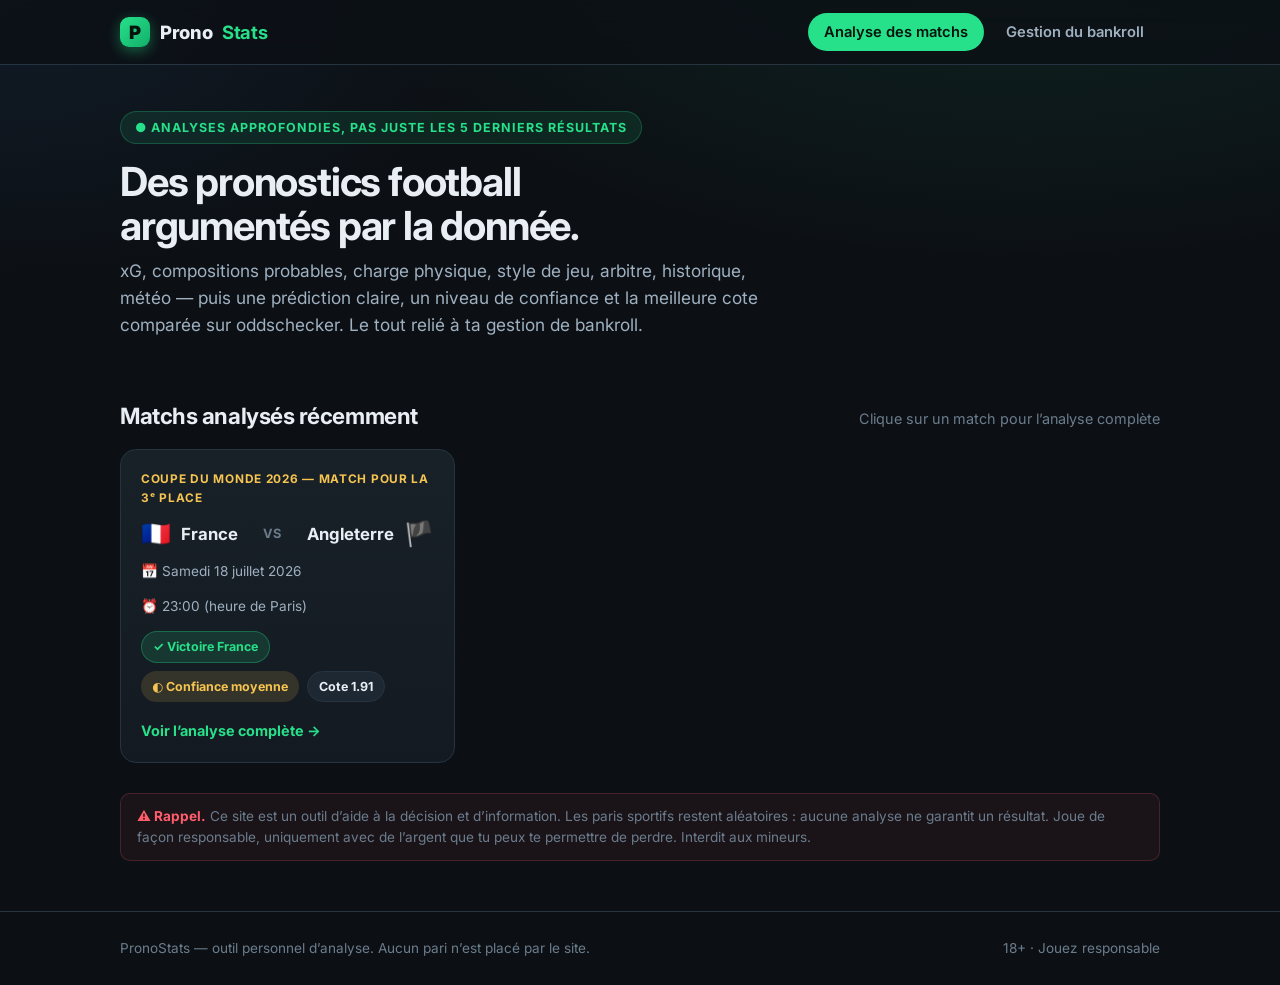
==== index.html @ f5bc9349 "Add files via upload" ====
<!DOCTYPE html>
<html lang="fr">
<head>
  <meta charset="UTF-8">
  <meta name="viewport" content="width=device-width, initial-scale=1.0">
  <title>PronoStats · Analyses football approfondies</title>
  <meta name="description" content="Analyses de pronostics football détaillées : xG, compos, charge physique, arbitre, meilleures cotes et gestion de bankroll.">
  <link rel="preconnect" href="https://fonts.googleapis.com">
  <link href="https://fonts.googleapis.com/css2?family=Inter:wght@400;600;700;800;900&display=swap" rel="stylesheet">
  <link rel="stylesheet" href="style.css">
</head>
<body>
  <header class="site">
    <div class="wrap nav">
      <a class="brand" href="index.html"><span class="dot">P</span>Prono<b>Stats</b></a>
      <nav class="nav-links">
        <a href="index.html" class="active">Analyse des matchs</a>
        <a href="bankroll.html">Gestion du bankroll</a>
      </nav>
    </div>
  </header>

  <main class="wrap">
    <section class="hero">
      <span class="eyebrow">● Analyses approfondies, pas juste les 5 derniers résultats</span>
      <h1>Des pronostics football<br>argumentés par la donnée.</h1>
      <p class="lead">xG, compositions probables, charge physique, style de jeu, arbitre, historique, météo — puis une prédiction claire, un niveau de confiance et la meilleure cote comparée sur oddschecker. Le tout relié à ta gestion de bankroll.</p>
    </section>

    <div class="section-head">
      <h2>Matchs analysés récemment</h2>
      <span class="sub">Clique sur un match pour l’analyse complète</span>
    </div>
    <div class="grid" id="matchGrid"></div>

    <div class="disclaimer" style="margin-top:30px"><b>⚠ Rappel.</b> Ce site est un outil d’aide à la décision et d’information. Les paris sportifs restent aléatoires : aucune analyse ne garantit un résultat. Joue de façon responsable, uniquement avec de l’argent que tu peux te permettre de perdre. Interdit aux mineurs.</div>
  </main>

  <footer class="site">
    <div class="wrap">
      <span>PronoStats — outil personnel d’analyse. Aucun pari n’est placé par le site.</span>
      <span>18+ · Jouez responsable</span>
    </div>
  </footer>

  <script src="data.js"></script>
  <script src="app.js"></script>
</body>
</html>
---- style.css ----
/* =========================================================
   PronoStats — feuille de style principale
   Design custom, sombre, accents "terrain" (vert) + or
   ========================================================= */

:root {
  --bg:        #0c1015;
  --bg-2:      #131a22;
  --card:      #182028;
  --card-2:    #1e2833;
  --line:      #263441;
  --txt:       #e8eef4;
  --txt-dim:   #9fb0c0;
  --txt-mute:  #6b7c8c;
  --green:     #27e08a;
  --green-2:   #12b06a;
  --gold:      #f5c451;
  --red:       #ff5d6c;
  --blue:      #4aa3ff;
  --radius:    16px;
  --radius-sm: 10px;
  --shadow:    0 10px 30px rgba(0,0,0,.35);
  --maxw:      1080px;
  --font:      "Inter", "Segoe UI", system-ui, -apple-system, sans-serif;
}

* { box-sizing: border-box; margin: 0; padding: 0; }

html { scroll-behavior: smooth; }

body {
  font-family: var(--font);
  background:
    radial-gradient(1200px 600px at 80% -10%, rgba(39,224,138,.10), transparent 60%),
    radial-gradient(900px 500px at 0% 0%, rgba(74,163,255,.08), transparent 55%),
    var(--bg);
  color: var(--txt);
  line-height: 1.55;
  -webkit-font-smoothing: antialiased;
  min-height: 100vh;
}

a { color: inherit; text-decoration: none; }

.wrap { max-width: var(--maxw); margin: 0 auto; padding: 0 20px; }

/* ---------- Header / Nav ---------- */
header.site {
  position: sticky; top: 0; z-index: 50;
  backdrop-filter: blur(12px);
  background: rgba(12,16,21,.78);
  border-bottom: 1px solid var(--line);
}
.nav {
  display: flex; align-items: center; justify-content: space-between;
  height: 64px;
}
.brand { display: flex; align-items: center; gap: 10px; font-weight: 800; letter-spacing: -.02em; font-size: 1.15rem; }
.brand .dot {
  width: 30px; height: 30px; border-radius: 9px;
  background: linear-gradient(135deg, var(--green), var(--green-2));
  display: grid; place-items: center; color: #04140c; font-weight: 900;
  box-shadow: 0 4px 14px rgba(39,224,138,.4);
}
.brand b { color: var(--green); }
.nav-links { display: flex; gap: 6px; }
.nav-links a {
  padding: 8px 16px; border-radius: 999px; font-weight: 600; font-size: .92rem;
  color: var(--txt-dim); transition: .18s;
}
.nav-links a:hover { color: var(--txt); background: var(--card); }
.nav-links a.active { color: #04140c; background: var(--green); }

/* ---------- Hero ---------- */
.hero { padding: 46px 0 26px; }
.hero .eyebrow {
  display: inline-flex; align-items: center; gap: 8px;
  font-size: .78rem; font-weight: 700; letter-spacing: .08em; text-transform: uppercase;
  color: var(--green); background: rgba(39,224,138,.1);
  padding: 6px 14px; border-radius: 999px; border: 1px solid rgba(39,224,138,.25);
}
.hero h1 { font-size: 2.5rem; line-height: 1.1; letter-spacing: -.03em; margin: 16px 0 10px; }
.hero p.lead { color: var(--txt-dim); font-size: 1.08rem; max-width: 640px; }

/* ---------- Section headings ---------- */
.section-head { display: flex; align-items: baseline; justify-content: space-between; margin: 34px 0 16px; flex-wrap: wrap; gap: 8px; }
.section-head h2 { font-size: 1.4rem; letter-spacing: -.02em; }
.section-head .sub { color: var(--txt-mute); font-size: .9rem; }

/* ---------- Match cards grid ---------- */
.grid { display: grid; grid-template-columns: repeat(auto-fill, minmax(320px, 1fr)); gap: 18px; }

.match-card {
  background: linear-gradient(180deg, var(--card), var(--bg-2));
  border: 1px solid var(--line); border-radius: var(--radius);
  padding: 20px; transition: .2s; position: relative; overflow: hidden;
  display: flex; flex-direction: column; gap: 14px;
}
.match-card:hover { transform: translateY(-4px); border-color: rgba(39,224,138,.4); box-shadow: var(--shadow); }
.match-card .comp { font-size: .74rem; font-weight: 700; letter-spacing: .06em; text-transform: uppercase; color: var(--gold); }
.match-card .teams { display: flex; align-items: center; justify-content: space-between; gap: 10px; }
.match-card .team { display: flex; align-items: center; gap: 10px; font-weight: 700; font-size: 1.05rem; }
.match-card .flag { font-size: 1.5rem; line-height: 1; }
.match-card .vs { color: var(--txt-mute); font-weight: 700; font-size: .8rem; }
.match-card .meta { font-size: .85rem; color: var(--txt-dim); display: flex; gap: 14px; flex-wrap: wrap; }
.match-card .meta span { display: inline-flex; align-items: center; gap: 5px; }

.pill {
  display: inline-flex; align-items: center; gap: 6px;
  font-size: .78rem; font-weight: 700; padding: 5px 11px; border-radius: 999px;
}
.pill.pick   { background: rgba(39,224,138,.14); color: var(--green); border: 1px solid rgba(39,224,138,.3); }
.pill.conf-eleve { background: rgba(39,224,138,.14); color: var(--green); }
.pill.conf-moyen { background: rgba(245,196,81,.14); color: var(--gold); }
.pill.conf-faible{ background: rgba(255,93,108,.14); color: var(--red); }
.pill.odds { background: var(--card-2); color: var(--txt); border: 1px solid var(--line); }

.match-card .foot { display: flex; align-items: center; justify-content: space-between; margin-top: auto; padding-top: 4px; }
.match-card .go { color: var(--green); font-weight: 700; font-size: .9rem; }

/* ---------- Match detail ---------- */
.detail-hero {
  background: linear-gradient(180deg, var(--card-2), var(--bg-2));
  border: 1px solid var(--line); border-radius: var(--radius);
  padding: 26px; margin-top: 24px;
}
.detail-hero .comp { color: var(--gold); font-weight: 700; text-transform: uppercase; letter-spacing: .06em; font-size: .8rem; }
.detail-hero .scoreline { display: flex; align-items: center; justify-content: center; gap: 26px; margin: 18px 0; flex-wrap: wrap; }
.detail-hero .side { text-align: center; min-width: 120px; }
.detail-hero .side .flag { font-size: 3rem; }
.detail-hero .side .name { font-weight: 800; font-size: 1.3rem; margin-top: 6px; }
.detail-hero .side .odd { color: var(--txt-dim); font-size: .9rem; margin-top: 4px; }
.detail-hero .mid { text-align: center; color: var(--txt-mute); font-weight: 800; }
.detail-hero .mid .k { font-size: 1.6rem; color: var(--txt); }
.detail-hero .info-row { display: flex; gap: 18px; justify-content: center; flex-wrap: wrap; color: var(--txt-dim); font-size: .9rem; margin-top: 8px; }

/* Prediction banner */
.predict {
  border-radius: var(--radius); padding: 22px 24px; margin: 22px 0;
  background: linear-gradient(135deg, rgba(39,224,138,.14), rgba(18,176,106,.05));
  border: 1px solid rgba(39,224,138,.3);
}
.predict h3 { font-size: 1.15rem; display: flex; align-items: center; gap: 10px; margin-bottom: 8px; }
.predict .badges { display: flex; gap: 10px; flex-wrap: wrap; margin: 12px 0; }
.predict p { color: var(--txt); }

/* Value box */
.valuebox {
  display: grid; grid-template-columns: repeat(auto-fit, minmax(150px,1fr)); gap: 12px; margin-top: 14px;
}
.valuebox .cell {
  background: rgba(0,0,0,.25); border: 1px solid var(--line); border-radius: var(--radius-sm);
  padding: 12px 14px;
}
.valuebox .cell .lbl { font-size: .72rem; text-transform: uppercase; letter-spacing: .05em; color: var(--txt-mute); }
.valuebox .cell .val { font-size: 1.3rem; font-weight: 800; margin-top: 2px; }
.valuebox .cell .val.good { color: var(--green); }
.valuebox .cell .val.bad { color: var(--red); }

/* Analysis blocks */
.block {
  background: var(--card); border: 1px solid var(--line);
  border-radius: var(--radius); padding: 22px 24px; margin: 16px 0;
}
.block h3 { font-size: 1.15rem; margin-bottom: 14px; display: flex; align-items: center; gap: 10px; letter-spacing: -.01em; }
.block h3 .ic { width: 26px; height: 26px; border-radius: 8px; background: var(--card-2); display: grid; place-items: center; font-size: .95rem; }
.block p { color: var(--txt-dim); margin-bottom: 10px; }
.block p:last-child { margin-bottom: 0; }
.block strong { color: var(--txt); }

/* Two-column team comparison */
.two-col { display: grid; grid-template-columns: 1fr 1fr; gap: 16px; }
@media (max-width: 720px){ .two-col { grid-template-columns: 1fr; } }
.team-panel { background: var(--card); border: 1px solid var(--line); border-radius: var(--radius); padding: 20px; }
.team-panel .th { display: flex; align-items: center; gap: 10px; font-weight: 800; font-size: 1.1rem; margin-bottom: 12px; }
.team-panel .th .flag { font-size: 1.6rem; }
.team-panel ul { list-style: none; }
.team-panel li { padding: 8px 0; border-bottom: 1px dashed var(--line); font-size: .92rem; color: var(--txt-dim); }
.team-panel li:last-child { border-bottom: none; }
.team-panel li b { color: var(--txt); font-weight: 700; }
.team-panel .src { color: var(--txt-mute); font-size: .78rem; }

/* Stat bars */
.statline { margin: 10px 0; }
.statline .row { display: flex; justify-content: space-between; font-size: .85rem; margin-bottom: 4px; color: var(--txt-dim); }
.statline .bar { height: 8px; border-radius: 999px; background: var(--card-2); overflow: hidden; display: flex; }
.statline .bar .a { background: linear-gradient(90deg,var(--blue),#2b74c9); }
.statline .bar .b { background: linear-gradient(90deg,var(--green-2),var(--green)); }

/* Players table */
table.players { width: 100%; border-collapse: collapse; font-size: .9rem; }
table.players th, table.players td { text-align: left; padding: 10px 8px; border-bottom: 1px solid var(--line); }
table.players th { color: var(--txt-mute); font-size: .74rem; text-transform: uppercase; letter-spacing: .04em; font-weight: 700; }
table.players td b { color: var(--txt); }
table.players tr:last-child td { border-bottom: none; }

/* Odds table */
table.odds { width:100%; border-collapse: collapse; font-size:.92rem; }
table.odds th, table.odds td { padding: 11px 10px; border-bottom: 1px solid var(--line); text-align: left; }
table.odds th { color: var(--txt-mute); font-size:.74rem; text-transform: uppercase; letter-spacing:.04em; }
table.odds td.best { color: var(--green); font-weight: 800; }
.disclaimer {
  font-size: .85rem; color: var(--txt-mute); background: rgba(255,93,108,.06);
  border: 1px solid rgba(255,93,108,.2); border-radius: var(--radius-sm);
  padding: 12px 16px; margin: 18px 0;
}
.disclaimer b { color: var(--red); }

/* ---------- Buttons ---------- */
.btn {
  display: inline-flex; align-items: center; gap: 8px; cursor: pointer;
  font-weight: 700; font-size: .92rem; padding: 11px 20px; border-radius: 999px;
  border: 1px solid var(--line); background: var(--card-2); color: var(--txt); transition: .18s;
}
.btn:hover { border-color: var(--green); }
.btn.primary { background: var(--green); color: #04140c; border-color: var(--green); }
.btn.primary:hover { background: #34f199; }
.btn.ghost { background: transparent; }
.back { color: var(--txt-dim); font-weight: 600; font-size: .9rem; display: inline-flex; gap: 6px; margin: 20px 0 4px; }
.back:hover { color: var(--green); }

/* ---------- Bankroll ---------- */
.kpi-grid { display: grid; grid-template-columns: repeat(auto-fit, minmax(180px,1fr)); gap: 16px; margin: 22px 0; }
.kpi {
  background: linear-gradient(180deg, var(--card), var(--bg-2));
  border: 1px solid var(--line); border-radius: var(--radius); padding: 18px 20px;
}
.kpi .lbl { color: var(--txt-mute); font-size: .8rem; text-transform: uppercase; letter-spacing: .04em; }
.kpi .num { font-size: 1.9rem; font-weight: 800; margin-top: 4px; letter-spacing: -.02em; }
.kpi .num.pos { color: var(--green); }
.kpi .num.neg { color: var(--red); }
.kpi .num small { font-size: .95rem; color: var(--txt-dim); font-weight: 600; }

.panel { background: var(--card); border: 1px solid var(--line); border-radius: var(--radius); padding: 22px 24px; margin: 16px 0; }
.panel h3 { margin-bottom: 14px; font-size: 1.15rem; }
.panel h3 .ic { margin-right: 8px; }

.form-grid { display: grid; grid-template-columns: repeat(auto-fit, minmax(160px,1fr)); gap: 14px; align-items: end; }
label.f { display: block; font-size: .82rem; color: var(--txt-dim); margin-bottom: 6px; font-weight: 600; }
input.f, select.f {
  width: 100%; background: var(--bg); border: 1px solid var(--line); color: var(--txt);
  padding: 11px 13px; border-radius: var(--radius-sm); font-size: .95rem; font-family: inherit;
}
input.f:focus, select.f:focus { outline: none; border-color: var(--green); }

.reco {
  margin-top: 18px; padding: 18px 20px; border-radius: var(--radius);
  background: linear-gradient(135deg, rgba(39,224,138,.12), transparent);
  border: 1px solid rgba(39,224,138,.3);
}
.reco .big { font-size: 2rem; font-weight: 800; color: var(--green); }
.reco .muted { color: var(--txt-dim); font-size: .9rem; }
.reco table { width: 100%; margin-top: 12px; font-size: .9rem; border-collapse: collapse; }
.reco table td { padding: 6px 4px; border-bottom: 1px dashed var(--line); color: var(--txt-dim); }
.reco table td:last-child { text-align: right; color: var(--txt); font-weight: 700; }

table.bets { width: 100%; border-collapse: collapse; font-size: .9rem; }
table.bets th, table.bets td { padding: 11px 8px; border-bottom: 1px solid var(--line); text-align: left; }
table.bets th { color: var(--txt-mute); font-size: .74rem; text-transform: uppercase; letter-spacing: .04em; }
.tag { padding: 3px 10px; border-radius: 999px; font-size: .76rem; font-weight: 700; }
.tag.win { background: rgba(39,224,138,.14); color: var(--green); }
.tag.loss{ background: rgba(255,93,108,.14); color: var(--red); }
.tag.pending{ background: rgba(245,196,81,.14); color: var(--gold); }
.row-actions button { background: none; border: none; color: var(--txt-mute); cursor: pointer; font-size: .85rem; padding: 4px 6px; }
.row-actions button:hover { color: var(--green); }
.row-actions button.del:hover { color: var(--red); }

.empty { text-align: center; color: var(--txt-mute); padding: 30px; font-size: .95rem; }

/* Footer */
footer.site { border-top: 1px solid var(--line); margin-top: 50px; padding: 26px 0; color: var(--txt-mute); font-size: .85rem; }
footer.site .wrap { display: flex; justify-content: space-between; gap: 14px; flex-wrap: wrap; }

/* Utilities */
.mt0 { margin-top: 0; }
.center { text-align: center; }
.hidden { display: none !important; }
@media (max-width: 560px){
  .hero h1 { font-size: 2rem; }
  .nav-links a { padding: 8px 12px; }
}
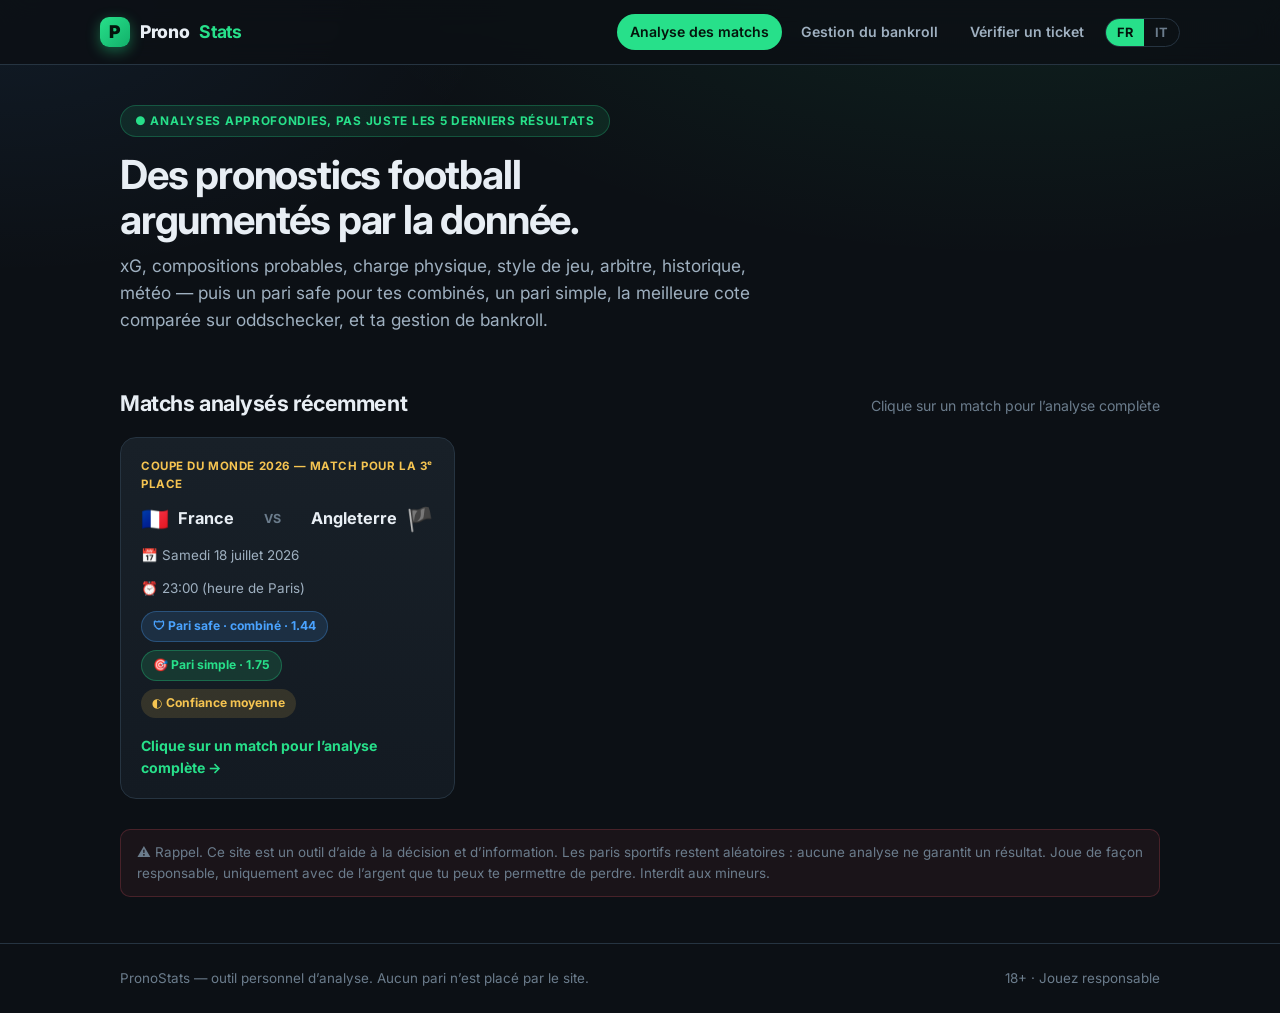
==== commit 3d765461: "Add files via upload" ====
--- a/index.html
+++ b/index.html
@@ -2,9 +2,9 @@
 <html lang="fr">
 <head>
   <meta charset="UTF-8">
-  <meta name="viewport" content="width=device-width, initial-scale=1.0">
+  <meta name="viewport" content="width=device-width, initial-scale=1.0, maximum-scale=5.0">
   <title>PronoStats · Analyses football approfondies</title>
-  <meta name="description" content="Analyses de pronostics football détaillées : xG, compos, charge physique, arbitre, meilleures cotes et gestion de bankroll.">
+  <meta name="description" content="Analyses de pronostics football détaillées : xG, compos, charge physique, arbitre, meilleures cotes, paris safe/simple et gestion de bankroll.">
   <link rel="preconnect" href="https://fonts.googleapis.com">
   <link href="https://fonts.googleapis.com/css2?family=Inter:wght@400;600;700;800;900&display=swap" rel="stylesheet">
   <link rel="stylesheet" href="style.css">
@@ -13,36 +13,44 @@
   <header class="site">
     <div class="wrap nav">
       <a class="brand" href="index.html"><span class="dot">P</span>Prono<b>Stats</b></a>
-      <nav class="nav-links">
-        <a href="index.html" class="active">Analyse des matchs</a>
-        <a href="bankroll.html">Gestion du bankroll</a>
-      </nav>
+      <div class="nav-right">
+        <nav class="nav-links">
+          <a href="index.html" class="active" data-i18n="nav_matches">Analyse des matchs</a>
+          <a href="bankroll.html" data-i18n="nav_bankroll">Gestion du bankroll</a>
+          <a href="tickets.html" data-i18n="nav_tickets">Vérifier un ticket</a>
+        </nav>
+        <div class="lang-switch">
+          <button data-lang="fr" onclick="setLang('fr')">FR</button>
+          <button data-lang="it" onclick="setLang('it')">IT</button>
+        </div>
+      </div>
     </div>
   </header>
 
   <main class="wrap">
     <section class="hero">
-      <span class="eyebrow">● Analyses approfondies, pas juste les 5 derniers résultats</span>
-      <h1>Des pronostics football<br>argumentés par la donnée.</h1>
-      <p class="lead">xG, compositions probables, charge physique, style de jeu, arbitre, historique, météo — puis une prédiction claire, un niveau de confiance et la meilleure cote comparée sur oddschecker. Le tout relié à ta gestion de bankroll.</p>
+      <span class="eyebrow" data-i18n="hero_eyebrow">Analyses approfondies</span>
+      <h1><span data-i18n="hero_title_1">Des pronostics football</span><br><span data-i18n="hero_title_2">argumentés par la donnée.</span></h1>
+      <p class="lead" data-i18n="hero_lead">xG, compositions, charge physique…</p>
     </section>
 
     <div class="section-head">
-      <h2>Matchs analysés récemment</h2>
-      <span class="sub">Clique sur un match pour l’analyse complète</span>
+      <h2 data-i18n="home_recent">Matchs analysés récemment</h2>
+      <span class="sub" data-i18n="home_recent_sub">Clique sur un match</span>
     </div>
     <div class="grid" id="matchGrid"></div>
 
-    <div class="disclaimer" style="margin-top:30px"><b>⚠ Rappel.</b> Ce site est un outil d’aide à la décision et d’information. Les paris sportifs restent aléatoires : aucune analyse ne garantit un résultat. Joue de façon responsable, uniquement avec de l’argent que tu peux te permettre de perdre. Interdit aux mineurs.</div>
+    <div class="disclaimer" data-i18n="disclaimer_home" style="margin-top:30px">Rappel…</div>
   </main>
 
   <footer class="site">
     <div class="wrap">
-      <span>PronoStats — outil personnel d’analyse. Aucun pari n’est placé par le site.</span>
-      <span>18+ · Jouez responsable</span>
+      <span data-i18n="footer_note">PronoStats</span>
+      <span data-i18n="footer_18">18+</span>
     </div>
   </footer>
 
+  <script src="i18n.js"></script>
   <script src="data.js"></script>
   <script src="app.js"></script>
 </body>
--- a/style.css
+++ b/style.css
@@ -1,6 +1,7 @@
 /* =========================================================
    PronoStats — feuille de style principale
    Design custom, sombre, accents "terrain" (vert) + or
+   Version responsive (mobile-first safe)
    ========================================================= */
 
 :root {
@@ -26,6 +27,12 @@
 
 * { box-sizing: border-box; margin: 0; padding: 0; }
 
+html, body {
+  width: 100%;
+  max-width: 100%;
+  overflow-x: hidden;            /* empêche tout scroll horizontal parasite */
+}
+
 html { scroll-behavior: smooth; }
 
 body {
@@ -40,167 +47,188 @@
   min-height: 100vh;
 }
 
+/* évite qu'un mot long (URL, nom) pousse la page en largeur */
+p, li, td, th, h1, h2, h3, a, span, div { overflow-wrap: anywhere; word-break: break-word; }
+
 a { color: inherit; text-decoration: none; }
 
-.wrap { max-width: var(--maxw); margin: 0 auto; padding: 0 20px; }
+.wrap { width: 100%; max-width: var(--maxw); margin: 0 auto; padding: 0 20px; }
 
 /* ---------- Header / Nav ---------- */
 header.site {
   position: sticky; top: 0; z-index: 50;
   backdrop-filter: blur(12px);
-  background: rgba(12,16,21,.78);
+  background: rgba(12,16,21,.85);
   border-bottom: 1px solid var(--line);
 }
 .nav {
   display: flex; align-items: center; justify-content: space-between;
-  height: 64px;
-}
-.brand { display: flex; align-items: center; gap: 10px; font-weight: 800; letter-spacing: -.02em; font-size: 1.15rem; }
+  gap: 10px; min-height: 64px; flex-wrap: wrap; padding: 8px 0;
+}
+.brand { display: flex; align-items: center; gap: 10px; font-weight: 800; letter-spacing: -.02em; font-size: 1.1rem; flex: 0 0 auto; }
 .brand .dot {
   width: 30px; height: 30px; border-radius: 9px;
   background: linear-gradient(135deg, var(--green), var(--green-2));
   display: grid; place-items: center; color: #04140c; font-weight: 900;
-  box-shadow: 0 4px 14px rgba(39,224,138,.4);
+  box-shadow: 0 4px 14px rgba(39,224,138,.4); flex: 0 0 auto;
 }
 .brand b { color: var(--green); }
-.nav-links { display: flex; gap: 6px; }
+.nav-right { display: flex; align-items: center; gap: 8px; flex-wrap: wrap; }
+.nav-links { display: flex; gap: 6px; flex-wrap: wrap; }
 .nav-links a {
-  padding: 8px 16px; border-radius: 999px; font-weight: 600; font-size: .92rem;
-  color: var(--txt-dim); transition: .18s;
+  padding: 7px 13px; border-radius: 999px; font-weight: 600; font-size: .88rem;
+  color: var(--txt-dim); transition: .18s; white-space: nowrap;
 }
 .nav-links a:hover { color: var(--txt); background: var(--card); }
 .nav-links a.active { color: #04140c; background: var(--green); }
 
+/* Language switch */
+.lang-switch { display: inline-flex; border: 1px solid var(--line); border-radius: 999px; overflow: hidden; flex: 0 0 auto; }
+.lang-switch button {
+  background: transparent; border: none; color: var(--txt-mute); cursor: pointer;
+  font-family: inherit; font-weight: 700; font-size: .8rem; padding: 6px 11px; transition: .15s;
+}
+.lang-switch button.active { background: var(--green); color: #04140c; }
+
 /* ---------- Hero ---------- */
-.hero { padding: 46px 0 26px; }
+.hero { padding: 40px 0 22px; }
 .hero .eyebrow {
   display: inline-flex; align-items: center; gap: 8px;
-  font-size: .78rem; font-weight: 700; letter-spacing: .08em; text-transform: uppercase;
+  font-size: .74rem; font-weight: 700; letter-spacing: .06em; text-transform: uppercase;
   color: var(--green); background: rgba(39,224,138,.1);
   padding: 6px 14px; border-radius: 999px; border: 1px solid rgba(39,224,138,.25);
 }
-.hero h1 { font-size: 2.5rem; line-height: 1.1; letter-spacing: -.03em; margin: 16px 0 10px; }
-.hero p.lead { color: var(--txt-dim); font-size: 1.08rem; max-width: 640px; }
+.hero h1 { font-size: clamp(1.8rem, 6vw, 2.5rem); line-height: 1.12; letter-spacing: -.03em; margin: 16px 0 10px; }
+.hero p.lead { color: var(--txt-dim); font-size: clamp(.98rem, 3.5vw, 1.08rem); max-width: 640px; }
 
 /* ---------- Section headings ---------- */
-.section-head { display: flex; align-items: baseline; justify-content: space-between; margin: 34px 0 16px; flex-wrap: wrap; gap: 8px; }
-.section-head h2 { font-size: 1.4rem; letter-spacing: -.02em; }
-.section-head .sub { color: var(--txt-mute); font-size: .9rem; }
+.section-head { display: flex; align-items: baseline; justify-content: space-between; margin: 32px 0 16px; flex-wrap: wrap; gap: 8px; }
+.section-head h2 { font-size: 1.35rem; letter-spacing: -.02em; }
+.section-head .sub { color: var(--txt-mute); font-size: .88rem; }
 
 /* ---------- Match cards grid ---------- */
-.grid { display: grid; grid-template-columns: repeat(auto-fill, minmax(320px, 1fr)); gap: 18px; }
+.grid { display: grid; grid-template-columns: repeat(auto-fill, minmax(300px, 1fr)); gap: 18px; }
 
 .match-card {
   background: linear-gradient(180deg, var(--card), var(--bg-2));
   border: 1px solid var(--line); border-radius: var(--radius);
   padding: 20px; transition: .2s; position: relative; overflow: hidden;
-  display: flex; flex-direction: column; gap: 14px;
+  display: flex; flex-direction: column; gap: 13px;
 }
 .match-card:hover { transform: translateY(-4px); border-color: rgba(39,224,138,.4); box-shadow: var(--shadow); }
-.match-card .comp { font-size: .74rem; font-weight: 700; letter-spacing: .06em; text-transform: uppercase; color: var(--gold); }
+.match-card .comp { font-size: .72rem; font-weight: 700; letter-spacing: .05em; text-transform: uppercase; color: var(--gold); }
 .match-card .teams { display: flex; align-items: center; justify-content: space-between; gap: 10px; }
-.match-card .team { display: flex; align-items: center; gap: 10px; font-weight: 700; font-size: 1.05rem; }
-.match-card .flag { font-size: 1.5rem; line-height: 1; }
-.match-card .vs { color: var(--txt-mute); font-weight: 700; font-size: .8rem; }
-.match-card .meta { font-size: .85rem; color: var(--txt-dim); display: flex; gap: 14px; flex-wrap: wrap; }
+.match-card .team { display: flex; align-items: center; gap: 9px; font-weight: 700; font-size: 1.02rem; }
+.match-card .flag { font-size: 1.4rem; line-height: 1; }
+.match-card .vs { color: var(--txt-mute); font-weight: 700; font-size: .78rem; }
+.match-card .meta { font-size: .84rem; color: var(--txt-dim); display: flex; gap: 12px; flex-wrap: wrap; }
 .match-card .meta span { display: inline-flex; align-items: center; gap: 5px; }
 
 .pill {
   display: inline-flex; align-items: center; gap: 6px;
-  font-size: .78rem; font-weight: 700; padding: 5px 11px; border-radius: 999px;
+  font-size: .76rem; font-weight: 700; padding: 5px 11px; border-radius: 999px;
 }
 .pill.pick   { background: rgba(39,224,138,.14); color: var(--green); border: 1px solid rgba(39,224,138,.3); }
+.pill.safe   { background: rgba(74,163,255,.14); color: var(--blue); border: 1px solid rgba(74,163,255,.3); }
 .pill.conf-eleve { background: rgba(39,224,138,.14); color: var(--green); }
 .pill.conf-moyen { background: rgba(245,196,81,.14); color: var(--gold); }
 .pill.conf-faible{ background: rgba(255,93,108,.14); color: var(--red); }
 .pill.odds { background: var(--card-2); color: var(--txt); border: 1px solid var(--line); }
 
 .match-card .foot { display: flex; align-items: center; justify-content: space-between; margin-top: auto; padding-top: 4px; }
-.match-card .go { color: var(--green); font-weight: 700; font-size: .9rem; }
+.match-card .go { color: var(--green); font-weight: 700; font-size: .88rem; }
 
 /* ---------- Match detail ---------- */
 .detail-hero {
   background: linear-gradient(180deg, var(--card-2), var(--bg-2));
   border: 1px solid var(--line); border-radius: var(--radius);
-  padding: 26px; margin-top: 24px;
-}
-.detail-hero .comp { color: var(--gold); font-weight: 700; text-transform: uppercase; letter-spacing: .06em; font-size: .8rem; }
-.detail-hero .scoreline { display: flex; align-items: center; justify-content: center; gap: 26px; margin: 18px 0; flex-wrap: wrap; }
-.detail-hero .side { text-align: center; min-width: 120px; }
-.detail-hero .side .flag { font-size: 3rem; }
-.detail-hero .side .name { font-weight: 800; font-size: 1.3rem; margin-top: 6px; }
-.detail-hero .side .odd { color: var(--txt-dim); font-size: .9rem; margin-top: 4px; }
-.detail-hero .mid { text-align: center; color: var(--txt-mute); font-weight: 800; }
-.detail-hero .mid .k { font-size: 1.6rem; color: var(--txt); }
-.detail-hero .info-row { display: flex; gap: 18px; justify-content: center; flex-wrap: wrap; color: var(--txt-dim); font-size: .9rem; margin-top: 8px; }
+  padding: 22px; margin-top: 22px;
+}
+.detail-hero .comp { color: var(--gold); font-weight: 700; text-transform: uppercase; letter-spacing: .05em; font-size: .78rem; }
+.detail-hero .scoreline { display: flex; align-items: center; justify-content: center; gap: 18px; margin: 18px 0; flex-wrap: wrap; }
+.detail-hero .side { text-align: center; min-width: 96px; flex: 1 1 96px; max-width: 160px; }
+.detail-hero .side .flag { font-size: 2.6rem; }
+.detail-hero .side .name { font-weight: 800; font-size: 1.15rem; margin-top: 6px; }
+.detail-hero .side .odd { color: var(--txt-dim); font-size: .84rem; margin-top: 4px; }
+.detail-hero .mid { text-align: center; color: var(--txt-mute); font-weight: 800; flex: 0 0 auto; }
+.detail-hero .mid .k { font-size: 1.4rem; color: var(--txt); }
+.detail-hero .info-row { display: flex; gap: 14px; justify-content: center; flex-wrap: wrap; color: var(--txt-dim); font-size: .86rem; margin-top: 8px; }
+
+/* Safe/Simple bet picks */
+.picks { display: grid; grid-template-columns: 1fr 1fr; gap: 14px; margin: 20px 0; }
+.betpick {
+  border-radius: var(--radius); padding: 18px 20px; border: 1px solid var(--line);
+  background: linear-gradient(180deg, var(--card), var(--bg-2));
+  display: flex; flex-direction: column; gap: 8px;
+}
+.betpick.safe   { border-color: rgba(74,163,255,.4); background: linear-gradient(135deg, rgba(74,163,255,.10), transparent); }
+.betpick.simple { border-color: rgba(39,224,138,.4); background: linear-gradient(135deg, rgba(39,224,138,.10), transparent); }
+.betpick .tagrow { display: flex; align-items: center; gap: 8px; flex-wrap: wrap; }
+.betpick .type { font-size: .72rem; font-weight: 800; text-transform: uppercase; letter-spacing: .06em; padding: 4px 10px; border-radius: 999px; }
+.betpick.safe .type { background: rgba(74,163,255,.16); color: var(--blue); }
+.betpick.simple .type { background: rgba(39,224,138,.16); color: var(--green); }
+.betpick .sel { font-weight: 800; font-size: 1.12rem; }
+.betpick .bigodd { font-size: 1.9rem; font-weight: 900; letter-spacing: -.02em; }
+.betpick.safe .bigodd { color: var(--blue); }
+.betpick.simple .bigodd { color: var(--green); }
+.betpick .why { color: var(--txt-dim); font-size: .9rem; }
+.betpick .book { color: var(--txt-mute); font-size: .8rem; }
 
 /* Prediction banner */
 .predict {
-  border-radius: var(--radius); padding: 22px 24px; margin: 22px 0;
-  background: linear-gradient(135deg, rgba(39,224,138,.14), rgba(18,176,106,.05));
-  border: 1px solid rgba(39,224,138,.3);
-}
-.predict h3 { font-size: 1.15rem; display: flex; align-items: center; gap: 10px; margin-bottom: 8px; }
+  border-radius: var(--radius); padding: 20px 22px; margin: 20px 0;
+  background: linear-gradient(135deg, rgba(245,196,81,.10), rgba(18,176,106,.04));
+  border: 1px solid rgba(245,196,81,.25);
+}
+.predict h3 { font-size: 1.1rem; display: flex; align-items: center; gap: 10px; margin-bottom: 8px; flex-wrap: wrap; }
 .predict .badges { display: flex; gap: 10px; flex-wrap: wrap; margin: 12px 0; }
 .predict p { color: var(--txt); }
 
 /* Value box */
-.valuebox {
-  display: grid; grid-template-columns: repeat(auto-fit, minmax(150px,1fr)); gap: 12px; margin-top: 14px;
-}
+.valuebox { display: grid; grid-template-columns: repeat(auto-fit, minmax(130px,1fr)); gap: 12px; margin-top: 14px; }
 .valuebox .cell {
-  background: rgba(0,0,0,.25); border: 1px solid var(--line); border-radius: var(--radius-sm);
-  padding: 12px 14px;
-}
-.valuebox .cell .lbl { font-size: .72rem; text-transform: uppercase; letter-spacing: .05em; color: var(--txt-mute); }
-.valuebox .cell .val { font-size: 1.3rem; font-weight: 800; margin-top: 2px; }
+  background: rgba(0,0,0,.25); border: 1px solid var(--line); border-radius: var(--radius-sm); padding: 12px 14px;
+}
+.valuebox .cell .lbl { font-size: .7rem; text-transform: uppercase; letter-spacing: .05em; color: var(--txt-mute); }
+.valuebox .cell .val { font-size: 1.25rem; font-weight: 800; margin-top: 2px; }
 .valuebox .cell .val.good { color: var(--green); }
 .valuebox .cell .val.bad { color: var(--red); }
 
 /* Analysis blocks */
 .block {
   background: var(--card); border: 1px solid var(--line);
-  border-radius: var(--radius); padding: 22px 24px; margin: 16px 0;
-}
-.block h3 { font-size: 1.15rem; margin-bottom: 14px; display: flex; align-items: center; gap: 10px; letter-spacing: -.01em; }
-.block h3 .ic { width: 26px; height: 26px; border-radius: 8px; background: var(--card-2); display: grid; place-items: center; font-size: .95rem; }
+  border-radius: var(--radius); padding: 20px 22px; margin: 16px 0;
+}
+.block h3 { font-size: 1.1rem; margin-bottom: 14px; display: flex; align-items: center; gap: 10px; letter-spacing: -.01em; flex-wrap: wrap; }
+.block h3 .ic { width: 26px; height: 26px; border-radius: 8px; background: var(--card-2); display: grid; place-items: center; font-size: .9rem; flex: 0 0 auto; }
 .block p { color: var(--txt-dim); margin-bottom: 10px; }
 .block p:last-child { margin-bottom: 0; }
 .block strong { color: var(--txt); }
 
 /* Two-column team comparison */
 .two-col { display: grid; grid-template-columns: 1fr 1fr; gap: 16px; }
-@media (max-width: 720px){ .two-col { grid-template-columns: 1fr; } }
-.team-panel { background: var(--card); border: 1px solid var(--line); border-radius: var(--radius); padding: 20px; }
-.team-panel .th { display: flex; align-items: center; gap: 10px; font-weight: 800; font-size: 1.1rem; margin-bottom: 12px; }
-.team-panel .th .flag { font-size: 1.6rem; }
+.team-panel { background: var(--card); border: 1px solid var(--line); border-radius: var(--radius); padding: 18px; }
+.team-panel .th { display: flex; align-items: center; gap: 10px; font-weight: 800; font-size: 1.05rem; margin-bottom: 12px; }
+.team-panel .th .flag { font-size: 1.5rem; }
 .team-panel ul { list-style: none; }
-.team-panel li { padding: 8px 0; border-bottom: 1px dashed var(--line); font-size: .92rem; color: var(--txt-dim); }
+.team-panel li { padding: 8px 0; border-bottom: 1px dashed var(--line); font-size: .9rem; color: var(--txt-dim); }
 .team-panel li:last-child { border-bottom: none; }
 .team-panel li b { color: var(--txt); font-weight: 700; }
-.team-panel .src { color: var(--txt-mute); font-size: .78rem; }
-
-/* Stat bars */
-.statline { margin: 10px 0; }
-.statline .row { display: flex; justify-content: space-between; font-size: .85rem; margin-bottom: 4px; color: var(--txt-dim); }
-.statline .bar { height: 8px; border-radius: 999px; background: var(--card-2); overflow: hidden; display: flex; }
-.statline .bar .a { background: linear-gradient(90deg,var(--blue),#2b74c9); }
-.statline .bar .b { background: linear-gradient(90deg,var(--green-2),var(--green)); }
-
-/* Players table */
-table.players { width: 100%; border-collapse: collapse; font-size: .9rem; }
-table.players th, table.players td { text-align: left; padding: 10px 8px; border-bottom: 1px solid var(--line); }
-table.players th { color: var(--txt-mute); font-size: .74rem; text-transform: uppercase; letter-spacing: .04em; font-weight: 700; }
-table.players td b { color: var(--txt); }
+.team-panel .src { color: var(--txt-mute); font-size: .76rem; }
+
+/* Tables : scroll interne sur mobile plutôt que déborder la page */
+.tscroll { width: 100%; overflow-x: auto; -webkit-overflow-scrolling: touch; }
+table.players, table.odds, table.bets { width: 100%; border-collapse: collapse; font-size: .88rem; }
+table.players th, table.players td,
+table.odds th, table.odds td,
+table.bets th, table.bets td { text-align: left; padding: 10px 8px; border-bottom: 1px solid var(--line); }
+table.players th, table.odds th, table.bets th { color: var(--txt-mute); font-size: .72rem; text-transform: uppercase; letter-spacing: .04em; font-weight: 700; }
+table.players td b, table.odds td b { color: var(--txt); }
 table.players tr:last-child td { border-bottom: none; }
-
-/* Odds table */
-table.odds { width:100%; border-collapse: collapse; font-size:.92rem; }
-table.odds th, table.odds td { padding: 11px 10px; border-bottom: 1px solid var(--line); text-align: left; }
-table.odds th { color: var(--txt-mute); font-size:.74rem; text-transform: uppercase; letter-spacing:.04em; }
 table.odds td.best { color: var(--green); font-weight: 800; }
+
 .disclaimer {
-  font-size: .85rem; color: var(--txt-mute); background: rgba(255,93,108,.06);
+  font-size: .84rem; color: var(--txt-mute); background: rgba(255,93,108,.06);
   border: 1px solid rgba(255,93,108,.2); border-radius: var(--radius-sm);
   padding: 12px 16px; margin: 18px 0;
 }
@@ -209,34 +237,35 @@
 /* ---------- Buttons ---------- */
 .btn {
   display: inline-flex; align-items: center; gap: 8px; cursor: pointer;
-  font-weight: 700; font-size: .92rem; padding: 11px 20px; border-radius: 999px;
+  font-weight: 700; font-size: .9rem; padding: 11px 18px; border-radius: 999px;
   border: 1px solid var(--line); background: var(--card-2); color: var(--txt); transition: .18s;
+  font-family: inherit;
 }
 .btn:hover { border-color: var(--green); }
 .btn.primary { background: var(--green); color: #04140c; border-color: var(--green); }
 .btn.primary:hover { background: #34f199; }
 .btn.ghost { background: transparent; }
-.back { color: var(--txt-dim); font-weight: 600; font-size: .9rem; display: inline-flex; gap: 6px; margin: 20px 0 4px; }
+.back { color: var(--txt-dim); font-weight: 600; font-size: .88rem; display: inline-flex; gap: 6px; margin: 20px 0 4px; }
 .back:hover { color: var(--green); }
 
 /* ---------- Bankroll ---------- */
-.kpi-grid { display: grid; grid-template-columns: repeat(auto-fit, minmax(180px,1fr)); gap: 16px; margin: 22px 0; }
+.kpi-grid { display: grid; grid-template-columns: repeat(auto-fit, minmax(150px,1fr)); gap: 14px; margin: 22px 0; }
 .kpi {
   background: linear-gradient(180deg, var(--card), var(--bg-2));
-  border: 1px solid var(--line); border-radius: var(--radius); padding: 18px 20px;
-}
-.kpi .lbl { color: var(--txt-mute); font-size: .8rem; text-transform: uppercase; letter-spacing: .04em; }
-.kpi .num { font-size: 1.9rem; font-weight: 800; margin-top: 4px; letter-spacing: -.02em; }
+  border: 1px solid var(--line); border-radius: var(--radius); padding: 16px 18px;
+}
+.kpi .lbl { color: var(--txt-mute); font-size: .78rem; text-transform: uppercase; letter-spacing: .04em; }
+.kpi .num { font-size: 1.7rem; font-weight: 800; margin-top: 4px; letter-spacing: -.02em; }
 .kpi .num.pos { color: var(--green); }
 .kpi .num.neg { color: var(--red); }
-.kpi .num small { font-size: .95rem; color: var(--txt-dim); font-weight: 600; }
-
-.panel { background: var(--card); border: 1px solid var(--line); border-radius: var(--radius); padding: 22px 24px; margin: 16px 0; }
-.panel h3 { margin-bottom: 14px; font-size: 1.15rem; }
+.kpi .num small { font-size: .9rem; color: var(--txt-dim); font-weight: 600; }
+
+.panel { background: var(--card); border: 1px solid var(--line); border-radius: var(--radius); padding: 20px 22px; margin: 16px 0; }
+.panel h3 { margin-bottom: 14px; font-size: 1.1rem; }
 .panel h3 .ic { margin-right: 8px; }
 
-.form-grid { display: grid; grid-template-columns: repeat(auto-fit, minmax(160px,1fr)); gap: 14px; align-items: end; }
-label.f { display: block; font-size: .82rem; color: var(--txt-dim); margin-bottom: 6px; font-weight: 600; }
+.form-grid { display: grid; grid-template-columns: repeat(auto-fit, minmax(150px,1fr)); gap: 14px; align-items: end; }
+label.f { display: block; font-size: .8rem; color: var(--txt-dim); margin-bottom: 6px; font-weight: 600; }
 input.f, select.f {
   width: 100%; background: var(--bg); border: 1px solid var(--line); color: var(--txt);
   padding: 11px 13px; border-radius: var(--radius-sm); font-size: .95rem; font-family: inherit;
@@ -248,34 +277,65 @@
   background: linear-gradient(135deg, rgba(39,224,138,.12), transparent);
   border: 1px solid rgba(39,224,138,.3);
 }
-.reco .big { font-size: 2rem; font-weight: 800; color: var(--green); }
+.reco .big { font-size: 1.9rem; font-weight: 800; color: var(--green); }
 .reco .muted { color: var(--txt-dim); font-size: .9rem; }
 .reco table { width: 100%; margin-top: 12px; font-size: .9rem; border-collapse: collapse; }
 .reco table td { padding: 6px 4px; border-bottom: 1px dashed var(--line); color: var(--txt-dim); }
 .reco table td:last-child { text-align: right; color: var(--txt); font-weight: 700; }
 
-table.bets { width: 100%; border-collapse: collapse; font-size: .9rem; }
-table.bets th, table.bets td { padding: 11px 8px; border-bottom: 1px solid var(--line); text-align: left; }
-table.bets th { color: var(--txt-mute); font-size: .74rem; text-transform: uppercase; letter-spacing: .04em; }
-.tag { padding: 3px 10px; border-radius: 999px; font-size: .76rem; font-weight: 700; }
+.tag { padding: 3px 10px; border-radius: 999px; font-size: .74rem; font-weight: 700; white-space: nowrap; }
 .tag.win { background: rgba(39,224,138,.14); color: var(--green); }
 .tag.loss{ background: rgba(255,93,108,.14); color: var(--red); }
 .tag.pending{ background: rgba(245,196,81,.14); color: var(--gold); }
-.row-actions button { background: none; border: none; color: var(--txt-mute); cursor: pointer; font-size: .85rem; padding: 4px 6px; }
+.row-actions button { background: none; border: none; color: var(--txt-mute); cursor: pointer; font-size: .82rem; padding: 4px 6px; }
 .row-actions button:hover { color: var(--green); }
 .row-actions button.del:hover { color: var(--red); }
 
 .empty { text-align: center; color: var(--txt-mute); padding: 30px; font-size: .95rem; }
 
+/* ---------- Tickets ---------- */
+.ticket-legs { display: flex; flex-direction: column; gap: 10px; margin: 14px 0; }
+.leg-row { display: grid; grid-template-columns: 2fr 1fr 1fr auto; gap: 10px; align-items: end; }
+.leg-row .rm { background: none; border: 1px solid var(--line); color: var(--txt-mute); border-radius: 8px; cursor: pointer; padding: 10px 12px; font-family: inherit; }
+.leg-row .rm:hover { color: var(--red); border-color: var(--red); }
+.rating-badge { display: inline-flex; align-items: center; justify-content: center; width: 68px; height: 68px; border-radius: 50%; font-weight: 900; font-size: 1.5rem; flex: 0 0 auto; }
+.rating-hi { background: rgba(39,224,138,.16); color: var(--green); border: 2px solid var(--green); }
+.rating-mid { background: rgba(245,196,81,.16); color: var(--gold); border: 2px solid var(--gold); }
+.rating-lo { background: rgba(255,93,108,.16); color: var(--red); border: 2px solid var(--red); }
+.verdict-row { display: flex; align-items: center; gap: 16px; margin-top: 10px; flex-wrap: wrap; }
+.ticket-card { background: var(--card); border: 1px solid var(--line); border-radius: var(--radius); padding: 18px 20px; margin: 14px 0; }
+.ticket-card .head { display: flex; align-items: center; gap: 14px; flex-wrap: wrap; }
+.ticket-card .legs { margin: 12px 0 0; padding-left: 18px; color: var(--txt-dim); font-size: .9rem; }
+.ticket-card .legs li { margin: 4px 0; }
+
 /* Footer */
-footer.site { border-top: 1px solid var(--line); margin-top: 50px; padding: 26px 0; color: var(--txt-mute); font-size: .85rem; }
+footer.site { border-top: 1px solid var(--line); margin-top: 46px; padding: 24px 0; color: var(--txt-mute); font-size: .84rem; }
 footer.site .wrap { display: flex; justify-content: space-between; gap: 14px; flex-wrap: wrap; }
 
 /* Utilities */
 .mt0 { margin-top: 0; }
 .center { text-align: center; }
 .hidden { display: none !important; }
-@media (max-width: 560px){
-  .hero h1 { font-size: 2rem; }
-  .nav-links a { padding: 8px 12px; }
-}
+
+/* ============ MOBILE ============ */
+@media (max-width: 760px){
+  .two-col { grid-template-columns: 1fr; }
+  .picks { grid-template-columns: 1fr; }
+}
+@media (max-width: 640px){
+  .wrap { padding: 0 14px; }
+  .nav { justify-content: center; }
+  .brand { width: 100%; justify-content: center; }
+  .nav-right { width: 100%; justify-content: center; }
+  .nav-links a { padding: 7px 11px; font-size: .82rem; }
+  .hero { padding: 28px 0 16px; }
+  .block, .panel { padding: 16px 15px; }
+  .detail-hero { padding: 18px 15px; }
+  .leg-row { grid-template-columns: 1fr 1fr; }
+  .leg-row .lbl-cell { grid-column: 1 / -1; }
+  .leg-row .rm { grid-column: 1 / -1; }
+  table.players, table.odds, table.bets { font-size: .82rem; }
+  table.players th, table.players td,
+  table.odds th, table.odds td,
+  table.bets th, table.bets td { padding: 8px 6px; }
+}
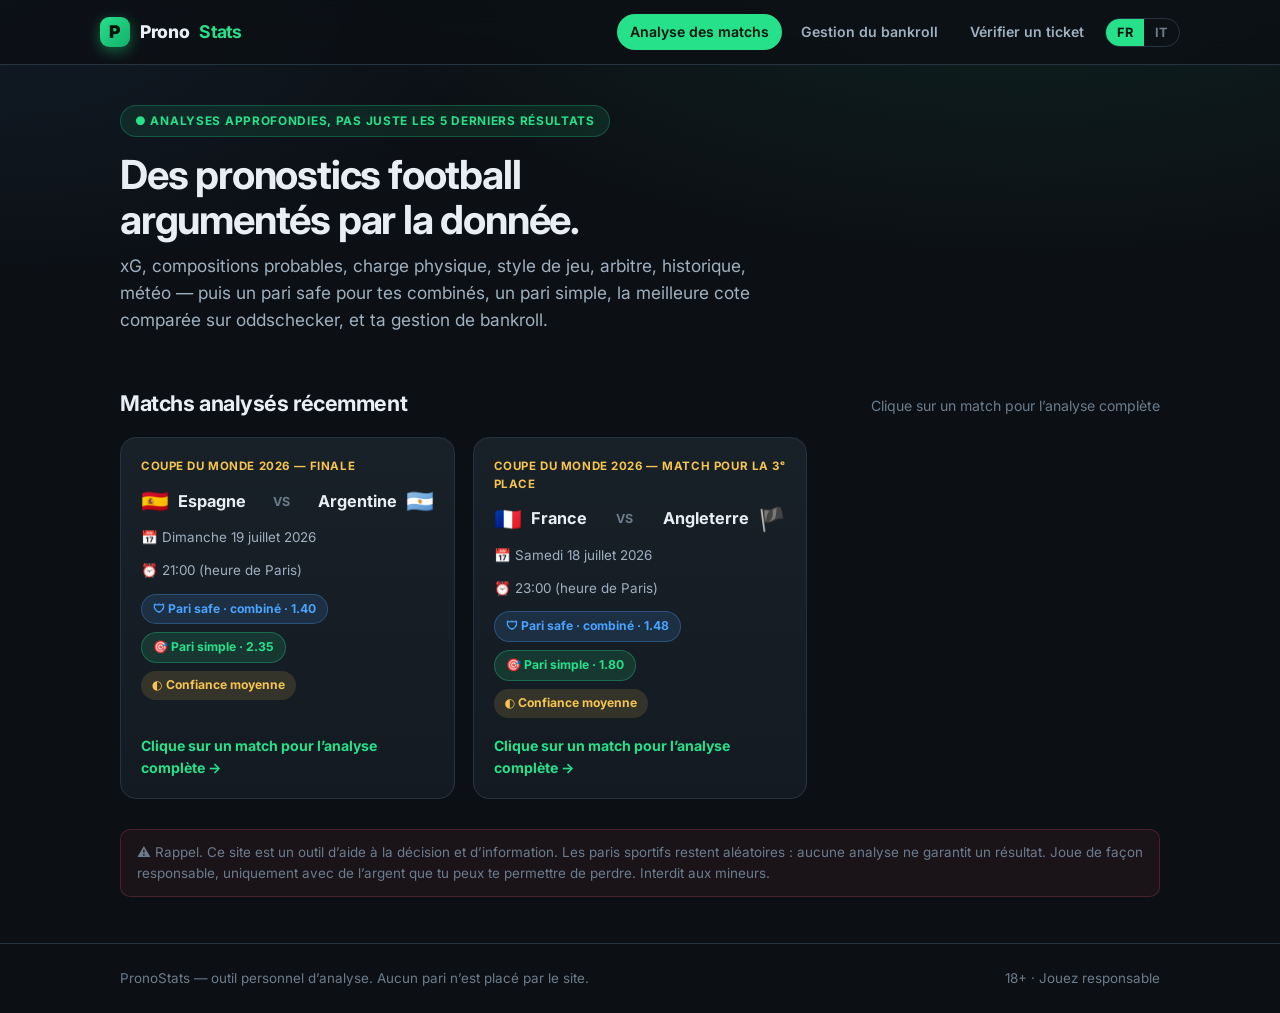
==== commit 57420f3f: "Add files via upload" ====
--- a/index.html
+++ b/index.html
@@ -7,7 +7,7 @@
   <meta name="description" content="Analyses de pronostics football détaillées : xG, compos, charge physique, arbitre, meilleures cotes, paris safe/simple et gestion de bankroll.">
   <link rel="preconnect" href="https://fonts.googleapis.com">
   <link href="https://fonts.googleapis.com/css2?family=Inter:wght@400;600;700;800;900&display=swap" rel="stylesheet">
-  <link rel="stylesheet" href="style.css">
+  <link rel="stylesheet" href="style.css?v=5">
 </head>
 <body>
   <header class="site">
@@ -50,8 +50,8 @@
     </div>
   </footer>
 
-  <script src="i18n.js"></script>
-  <script src="data.js"></script>
-  <script src="app.js"></script>
+  <script src="i18n.js?v=5"></script>
+  <script>document.write('<script src="data.js?t=' + Date.now() + '"><\/script>');</script>
+  <script src="app.js?v=5"></script>
 </body>
 </html>
--- a/style.css
+++ b/style.css
@@ -47,8 +47,9 @@
   min-height: 100vh;
 }
 
-/* évite qu'un mot long (URL, nom) pousse la page en largeur */
-p, li, td, th, h1, h2, h3, a, span, div { overflow-wrap: anywhere; word-break: break-word; }
+/* évite qu'un mot long (URL) pousse la page, SANS couper les mots normaux */
+p, li, h1, h2, h3 { overflow-wrap: break-word; word-break: normal; }
+a { overflow-wrap: anywhere; }
 
 a { color: inherit; text-decoration: none; }
 
@@ -216,9 +217,20 @@
 .team-panel li b { color: var(--txt); font-weight: 700; }
 .team-panel .src { color: var(--txt-mute); font-size: .76rem; }
 
-/* Tables : scroll interne sur mobile plutôt que déborder la page */
+/* Tables : scroll interne au cadre sur mobile plutôt que déborder la page */
 .tscroll { width: 100%; overflow-x: auto; -webkit-overflow-scrolling: touch; }
 table.players, table.odds, table.bets { width: 100%; border-collapse: collapse; font-size: .88rem; }
+/* largeur minimale lisible : le cadre .tscroll défile si l'écran est plus étroit */
+table.odds { min-width: 460px; }
+table.players { min-width: 580px; }
+table.bets { min-width: 520px; }
+/* mots normaux : jamais coupés au milieu */
+table.players th, table.players td,
+table.odds th, table.odds td,
+table.bets th, table.bets td { white-space: normal; overflow-wrap: normal; word-break: normal; hyphens: none; }
+/* colonnes chiffrées (tout sauf le libellé) : jamais coupées */
+table.odds td:not(:first-child), table.odds th:not(:first-child),
+table.bets td:not(:first-child):not(:nth-child(2)), table.bets th:not(:first-child):not(:nth-child(2)) { white-space: nowrap; }
 table.players th, table.players td,
 table.odds th, table.odds td,
 table.bets th, table.bets td { text-align: left; padding: 10px 8px; border-bottom: 1px solid var(--line); }
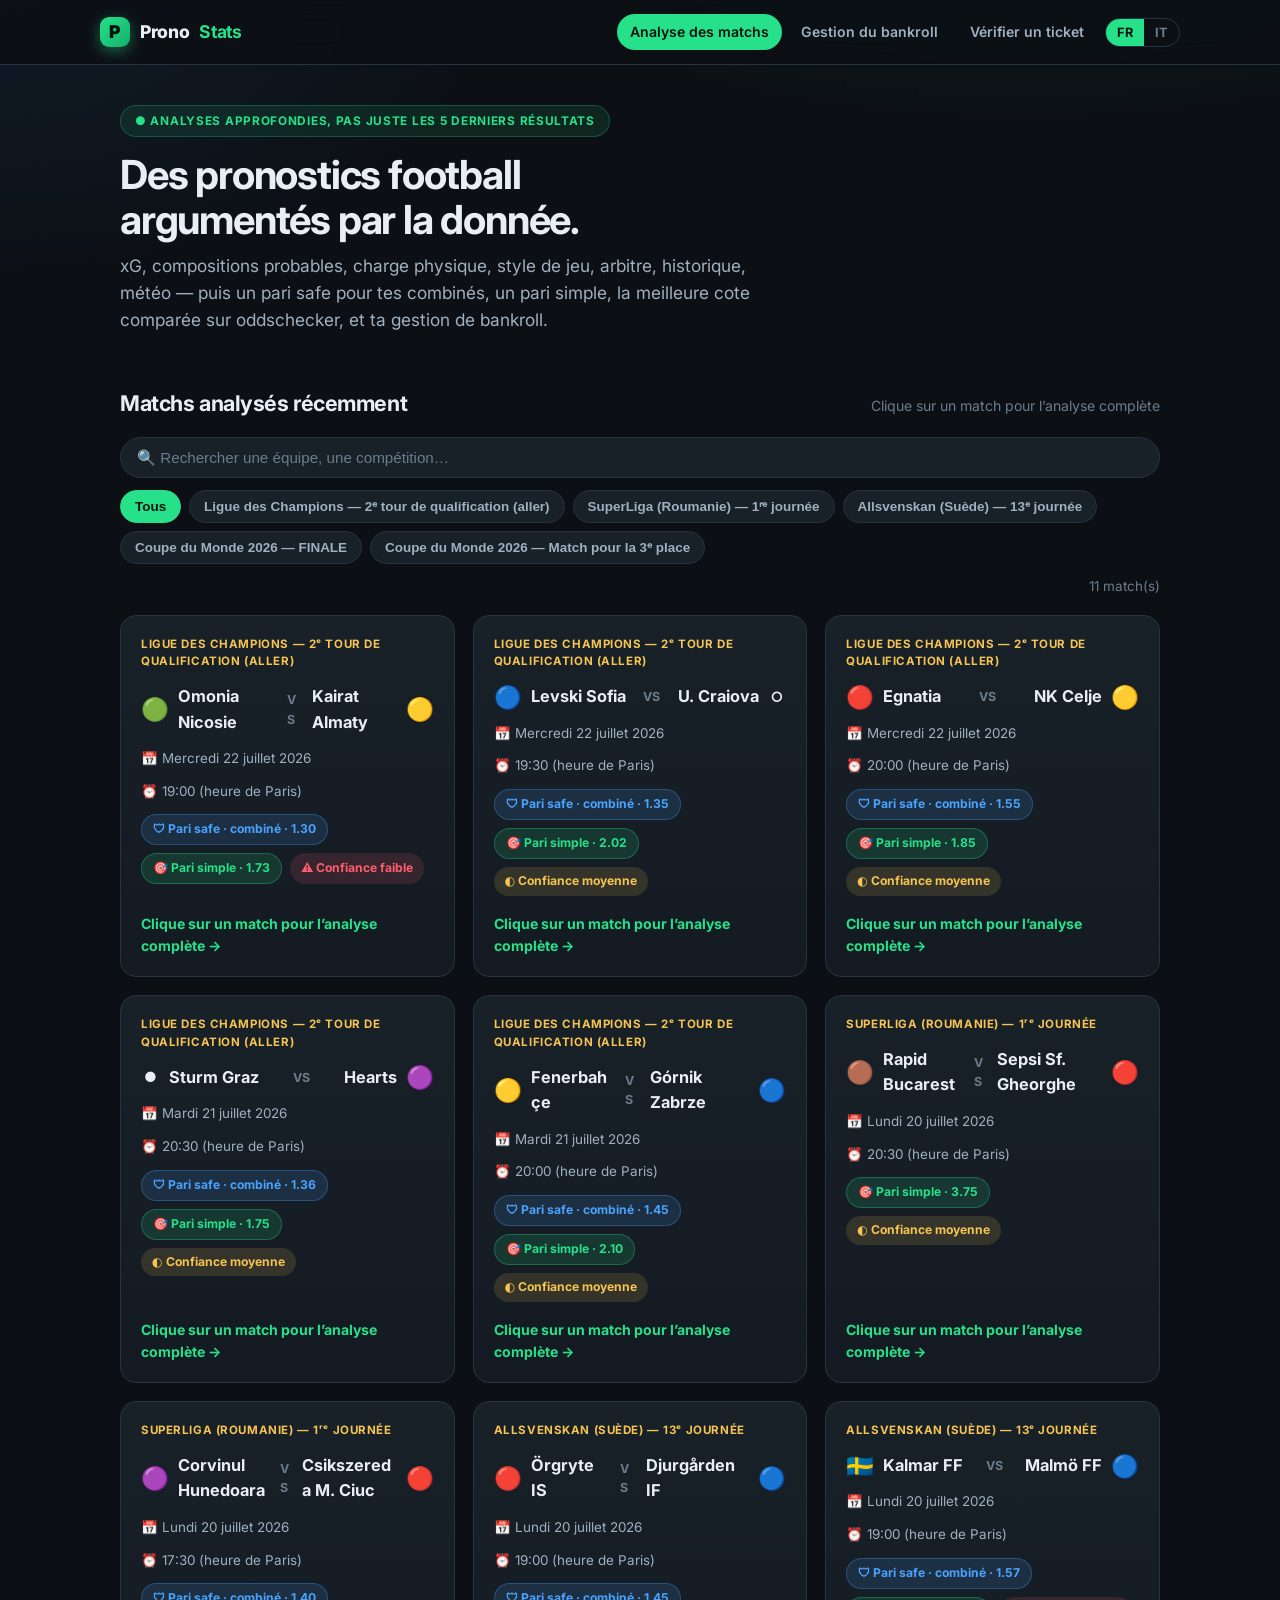
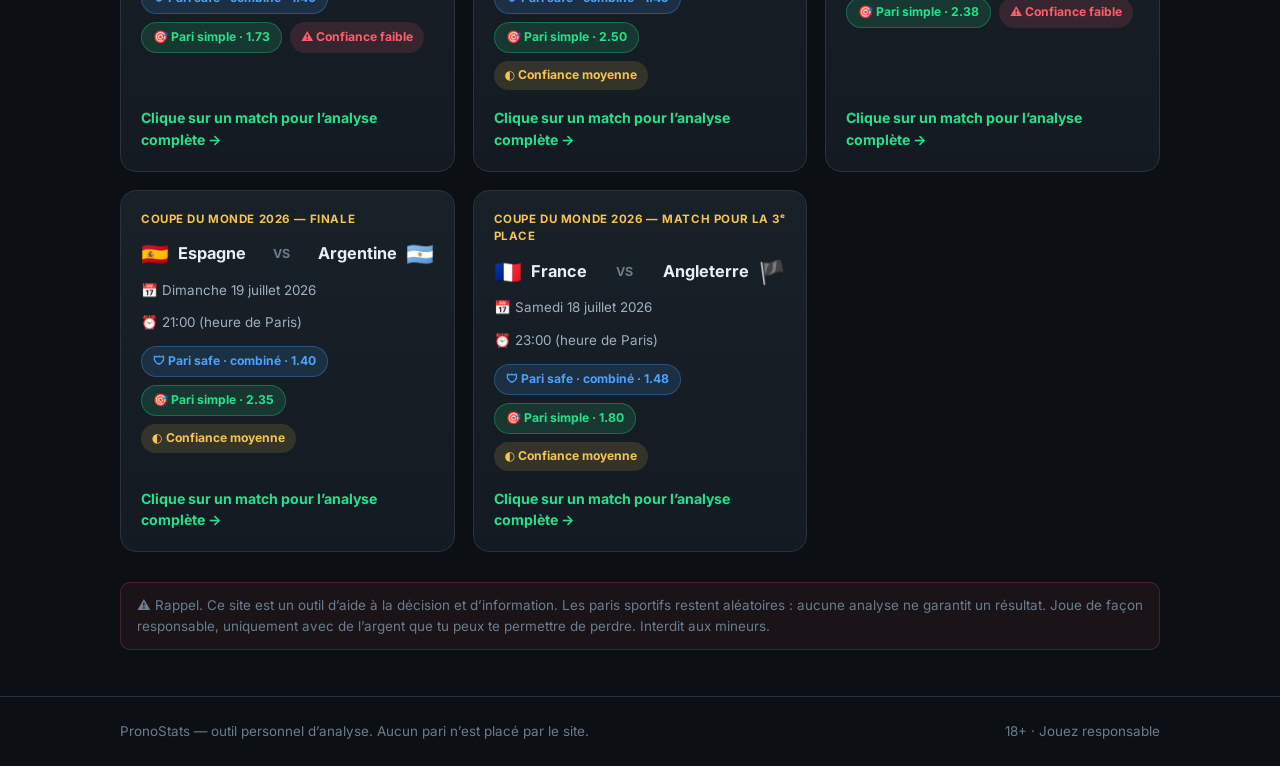
==== commit 7d7cf30a: "Design accueil : recherche, filtres par competition, compteur, bouton haut de page (v6)" ====
--- a/index.html
+++ b/index.html
@@ -7,7 +7,7 @@
   <meta name="description" content="Analyses de pronostics football détaillées : xG, compos, charge physique, arbitre, meilleures cotes, paris safe/simple et gestion de bankroll.">
   <link rel="preconnect" href="https://fonts.googleapis.com">
   <link href="https://fonts.googleapis.com/css2?family=Inter:wght@400;600;700;800;900&display=swap" rel="stylesheet">
-  <link rel="stylesheet" href="style.css?v=5">
+  <link rel="stylesheet" href="style.css?v=6">
 </head>
 <body>
   <header class="site">
@@ -38,7 +38,18 @@
       <h2 data-i18n="home_recent">Matchs analysés récemment</h2>
       <span class="sub" data-i18n="home_recent_sub">Clique sur un match</span>
     </div>
+
+    <div class="toolbar">
+      <div class="search-box">
+        <input id="matchSearch" type="search" autocomplete="off" data-i18n-ph="search_ph" placeholder="🔍 Rechercher…" oninput="applyFilter()">
+        <button class="search-clear" id="searchClear" onclick="clearSearch()" title="✕" aria-label="clear">✕</button>
+      </div>
+      <div class="chips" id="compChips"></div>
+      <div class="count" id="matchCount"></div>
+    </div>
+
     <div class="grid" id="matchGrid"></div>
+    <div class="no-results" id="noResults" hidden data-i18n="no_results">Aucun match ne correspond à ta recherche.</div>
 
     <div class="disclaimer" data-i18n="disclaimer_home" style="margin-top:30px">Rappel…</div>
   </main>
@@ -50,8 +61,8 @@
     </div>
   </footer>
 
-  <script src="i18n.js?v=5"></script>
+  <script src="i18n.js?v=6"></script>
   <script>document.write('<script src="data.js?t=' + Date.now() + '"><\/script>');</script>
-  <script src="app.js?v=5"></script>
+  <script src="app.js?v=6"></script>
 </body>
 </html>
--- a/style.css
+++ b/style.css
@@ -351,3 +351,55 @@
   table.odds th, table.odds td,
   table.bets th, table.bets td { padding: 8px 6px; }
 }
+
+/* ===== Barre d'outils accueil : recherche + filtres + compteur ===== */
+.toolbar {
+  display: flex; align-items: center; gap: 12px; flex-wrap: wrap;
+  margin: 4px 0 18px;
+}
+.search-box { position: relative; flex: 1 1 260px; min-width: 0; }
+.search-box input {
+  width: 100%; box-sizing: border-box;
+  background: var(--card); border: 1px solid var(--line); border-radius: 999px;
+  color: var(--txt); font-size: .95rem; padding: 11px 40px 11px 16px;
+  outline: none; transition: border-color .18s, box-shadow .18s;
+}
+.search-box input::placeholder { color: var(--txt-mute); }
+.search-box input:focus { border-color: var(--green); box-shadow: 0 0 0 3px rgba(39,224,138,.14); }
+.search-clear {
+  display: none; position: absolute; right: 6px; top: 50%; transform: translateY(-50%);
+  width: 26px; height: 26px; border-radius: 999px; border: none; cursor: pointer;
+  background: var(--card-2); color: var(--txt-dim); font-size: .8rem;
+  align-items: center; justify-content: center;
+}
+.search-clear:hover { color: var(--txt); background: var(--line); }
+.chips { display: flex; gap: 8px; flex-wrap: wrap; flex: 1 1 auto; }
+.chip {
+  background: var(--card); border: 1px solid var(--line); color: var(--txt-dim);
+  padding: 8px 14px; border-radius: 999px; font-size: .84rem; font-weight: 600;
+  cursor: pointer; white-space: nowrap; transition: .16s;
+}
+.chip:hover { color: var(--txt); border-color: var(--txt-mute); }
+.chip.active { background: var(--green); color: #04140c; border-color: var(--green); }
+.count { color: var(--txt-mute); font-size: .84rem; flex: 0 0 auto; margin-left: auto; white-space: nowrap; }
+.no-results {
+  text-align: center; color: var(--txt-mute); padding: 40px 16px;
+  background: var(--card); border: 1px dashed var(--line); border-radius: var(--radius);
+}
+
+/* ===== Bouton "haut de page" ===== */
+.to-top {
+  position: fixed; right: 18px; bottom: 18px; z-index: 60;
+  width: 46px; height: 46px; border-radius: 50%; border: 1px solid var(--line);
+  background: var(--card-2); color: var(--green); font-size: 1.25rem; cursor: pointer;
+  box-shadow: 0 6px 18px rgba(0,0,0,.35);
+  opacity: 0; visibility: hidden; transform: translateY(10px); transition: .22s;
+}
+.to-top:hover { background: var(--green); color: #04140c; border-color: var(--green); }
+.to-top.show { opacity: 1; visibility: visible; transform: translateY(0); }
+
+@media (max-width: 640px) {
+  .toolbar { gap: 10px; }
+  .count { margin-left: 0; }
+  .to-top { right: 14px; bottom: 14px; width: 42px; height: 42px; }
+}
